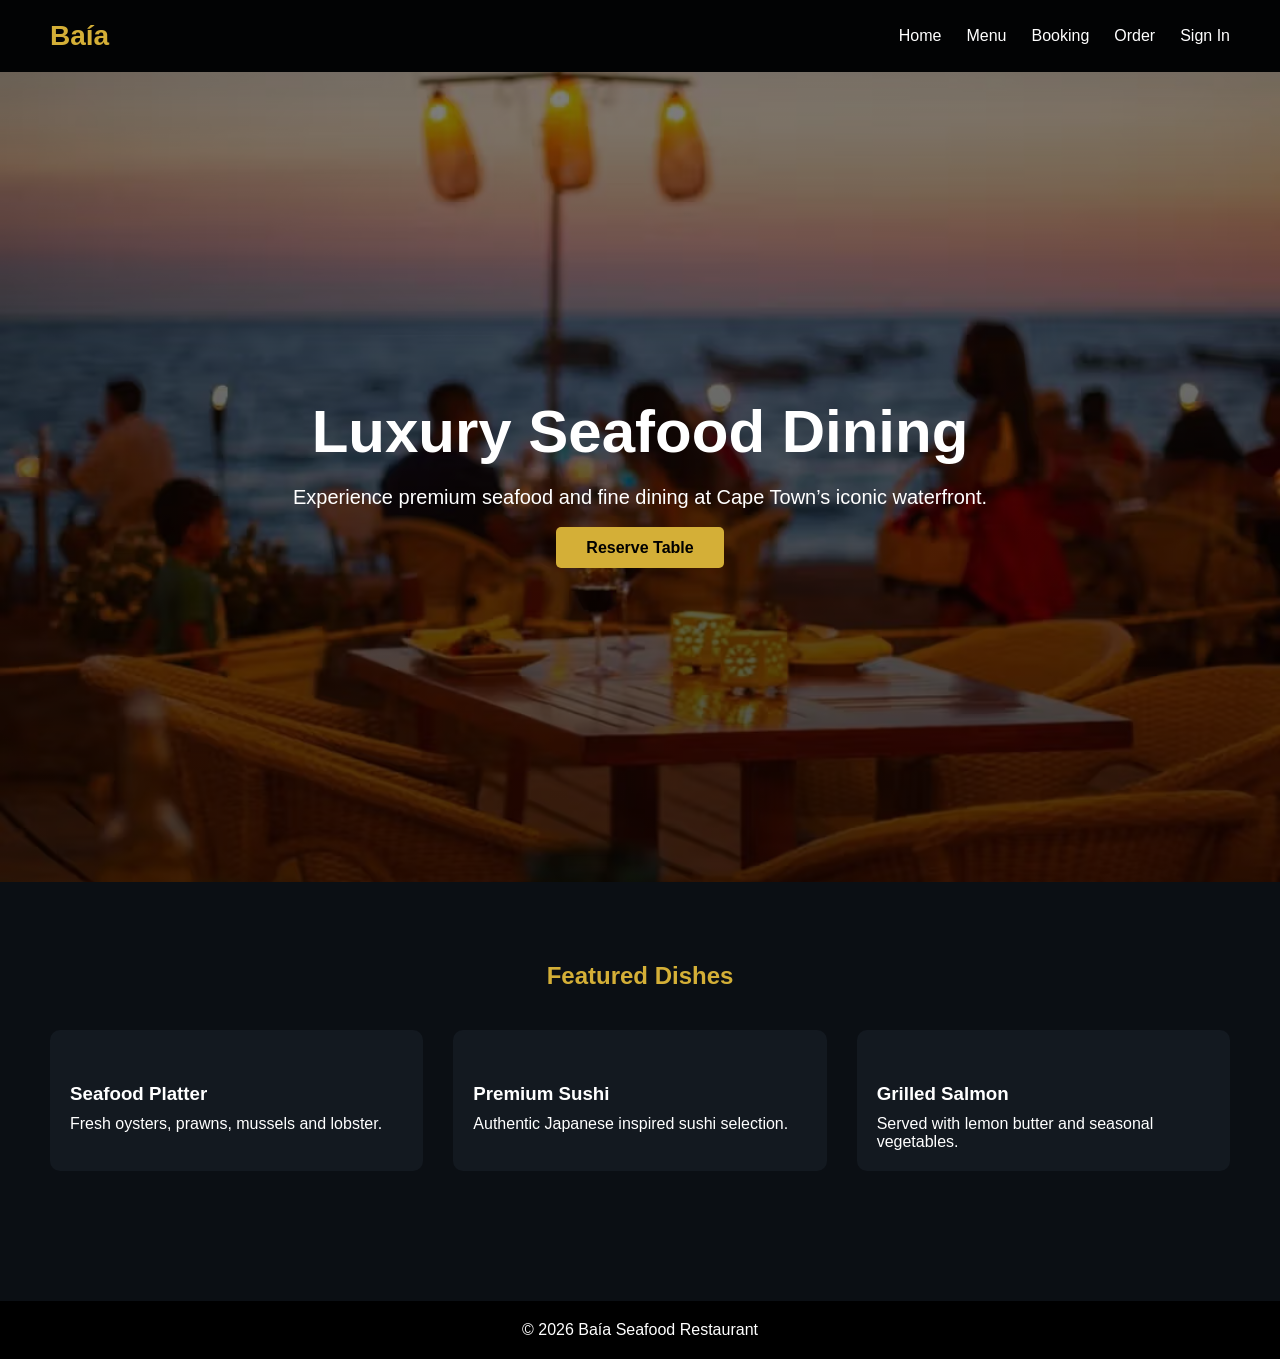
==== index.html @ 28020013 "AWS Group Project" ====
<!DOCTYPE html>
<html lang="en">
<head>
  <meta charset="UTF-8" />
  <meta name="viewport" content="width=device-width, initial-scale=1.0"/>
  <title>Baía Seafood Restaurant</title>
  <link rel="stylesheet" href="css/style.css"/>
</head>
<body>

<header>
  <nav>
    <h1>Baía</h1>

    <ul>
      <li><a href="index.html">Home</a></li>
      <li><a href="menu.html">Menu</a></li>
      <li><a href="booking.html">Booking</a></li>
      <li><a href="order.html">Order</a></li>
      <li><a href="signin.html">Sign In</a></li>
    </ul>
  </nav>
</header>

<section class="hero">
  <div class="hero-content">
    <h2>Luxury Seafood Dining</h2>

    <p>
      Experience premium seafood and fine dining at Cape Town’s iconic waterfront.
    </p>

    <a href="booking.html" class="btn">Reserve Table</a>
  </div>
</section>

<section class="section">

  <h2>Featured Dishes</h2>

  <div class="cards">

    <div class="card">
      <img src="images/seafood1.jpg" alt="">
      <h3>Seafood Platter</h3>
      <p>Fresh oysters, prawns, mussels and lobster.</p>
    </div>

    <div class="card">
      <img src="images/seafood2.jpg" alt="">
      <h3>Premium Sushi</h3>
      <p>Authentic Japanese inspired sushi selection.</p>
    </div>

    <div class="card">
      <img src="images/seafood3.jpg" alt="">
      <h3>Grilled Salmon</h3>
      <p>Served with lemon butter and seasonal vegetables.</p>
    </div>

  </div>
</section>

<footer>
  <p>© 2026 Baía Seafood Restaurant</p>
</footer>

<script src="js/app.js"></script>

</body>
</html>
---- css/style.css ----
* {
  margin: 0;
  padding: 0;
  box-sizing: border-box;
  font-family: 'Segoe UI', sans-serif;
}

body {
  background-color: #0b0f14;
  color: white;
}

header {
  background: rgba(0,0,0,0.8);
  padding: 20px 50px;
  position: sticky;
  top: 0;
  z-index: 1000;
}

nav {
  display: flex;
  justify-content: space-between;
  align-items: center;
}

nav h1 {
  color: #d4af37;
  font-size: 28px;
}

nav ul {
  display: flex;
  list-style: none;
  gap: 25px;
}

nav a {
  text-decoration: none;
  color: white;
  transition: 0.3s;
}

nav a:hover {
  color: #d4af37;
}

.hero {
  height: 90vh;
  background: linear-gradient(rgba(0,0,0,0.5), rgba(0,0,0,0.7)),
              url('../images/hero.jpg') center/cover;
  display: flex;
  justify-content: center;
  align-items: center;
  text-align: center;
}

.hero-content h2 {
  font-size: 60px;
  margin-bottom: 20px;
}

.hero-content p {
  font-size: 20px;
  margin-bottom: 30px;
}

.btn {
  background: #d4af37;
  color: black;
  padding: 12px 30px;
  border: none;
  text-decoration: none;
  font-weight: bold;
  border-radius: 5px;
  transition: 0.3s;
}

.btn:hover {
  background: white;
}

.section {
  padding: 80px 50px;
}

.section h2 {
  text-align: center;
  margin-bottom: 40px;
  color: #d4af37;
}

.cards {
  display: grid;
  grid-template-columns: repeat(auto-fit, minmax(250px,1fr));
  gap: 30px;
}

.card {
  background: #131920;
  padding: 20px;
  border-radius: 10px;
}

.card img {
  width: 100%;
  border-radius: 10px;
}

.card h3 {
  margin-top: 15px;
  margin-bottom: 10px;
}

form {
  max-width: 600px;
  margin: auto;
  background: #131920;
  padding: 30px;
  border-radius: 10px;
}

form input,
form select,
form textarea,
form button {
  width: 100%;
  padding: 15px;
  margin-top: 15px;
  border: none;
  border-radius: 5px;
}

form button {
  background: #d4af37;
  font-weight: bold;
  cursor: pointer;
}

footer {
  background: black;
  text-align: center;
  padding: 20px;
  margin-top: 50px;
}
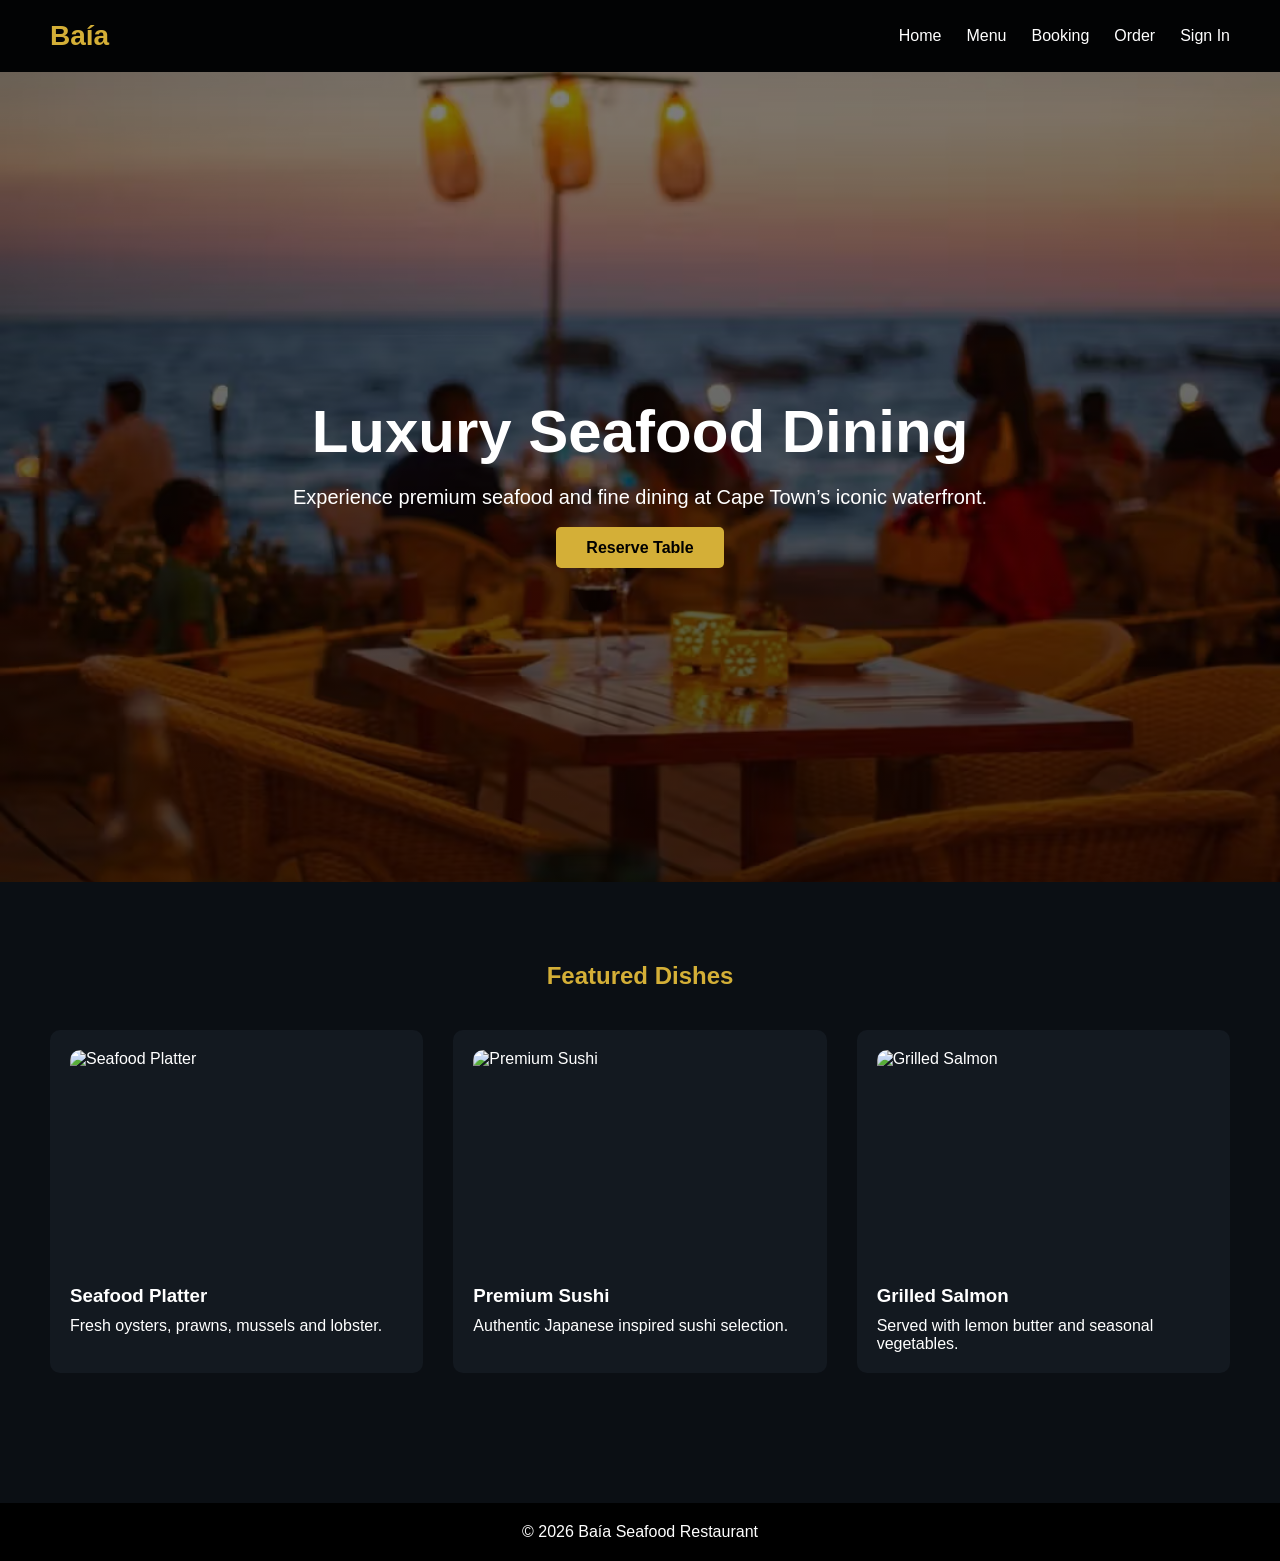
==== commit a2765314: "added images to the menu added divs on the index&menu  to contain the images and css to control size" ====
--- a/index.html
+++ b/index.html
@@ -41,19 +41,25 @@
   <div class="cards">
 
     <div class="card">
-      <img src="images/seafood1.jpg" alt="">
+      <div class="card-img-wrap">
+        <img src="https://images.unsplash.com/photo-1565680018434-b513d5e5fd47?w=600&q=80" alt="Seafood Platter" loading="lazy"/>
+      </div>
       <h3>Seafood Platter</h3>
       <p>Fresh oysters, prawns, mussels and lobster.</p>
     </div>
 
     <div class="card">
-      <img src="images/seafood2.jpg" alt="">
+      <div class="card-img-wrap">
+        <img src="https://images.unsplash.com/photo-1546069901-ba9599a7e63c?w=600&q=80" alt="Premium Sushi" loading="lazy"/>
+      </div>
       <h3>Premium Sushi</h3>
       <p>Authentic Japanese inspired sushi selection.</p>
     </div>
 
     <div class="card">
-      <img src="images/seafood3.jpg" alt="">
+      <div class="card-img-wrap">
+        <img src="https://images.unsplash.com/photo-1519708227418-c8fd9a32b7a2?w=600&q=80" alt="Grilled Salmon" loading="lazy"/>
+      </div>
       <h3>Grilled Salmon</h3>
       <p>Served with lemon butter and seasonal vegetables.</p>
     </div>
--- a/css/style.css
+++ b/css/style.css
@@ -142,4 +142,49 @@
   text-align: center;
   padding: 20px;
   margin-top: 50px;
-}+}
+
+.card-img-wrap {
+      width: 100%;
+      height: 220px;
+      overflow: hidden;
+      border-radius: 8px;
+    }
+ 
+    .card-img-wrap img {
+      width: 100%;
+      height: 100%;
+      object-fit: cover;
+      object-position: center;
+      display: block;
+    }
+ 
+    .card {
+      overflow: hidden;
+      transition: transform 0.3s ease, box-shadow 0.3s ease;
+    }
+ 
+    .card:hover {
+      transform: translateY(-6px);
+      box-shadow: 0 12px 30px rgba(212, 175, 55, 0.2);
+    }
+ 
+    .card-body {
+      padding: 15px 5px 5px;
+    }
+ 
+    .card-body h3 {
+      margin-bottom: 6px;
+      font-size: 18px;
+    }
+ 
+    .card-body p {
+      color: #aaa;
+      font-size: 14px;
+      margin-bottom: 10px;
+    }
+ 
+    .card-body strong {
+      color: #d4af37;
+      font-size: 16px;
+    }
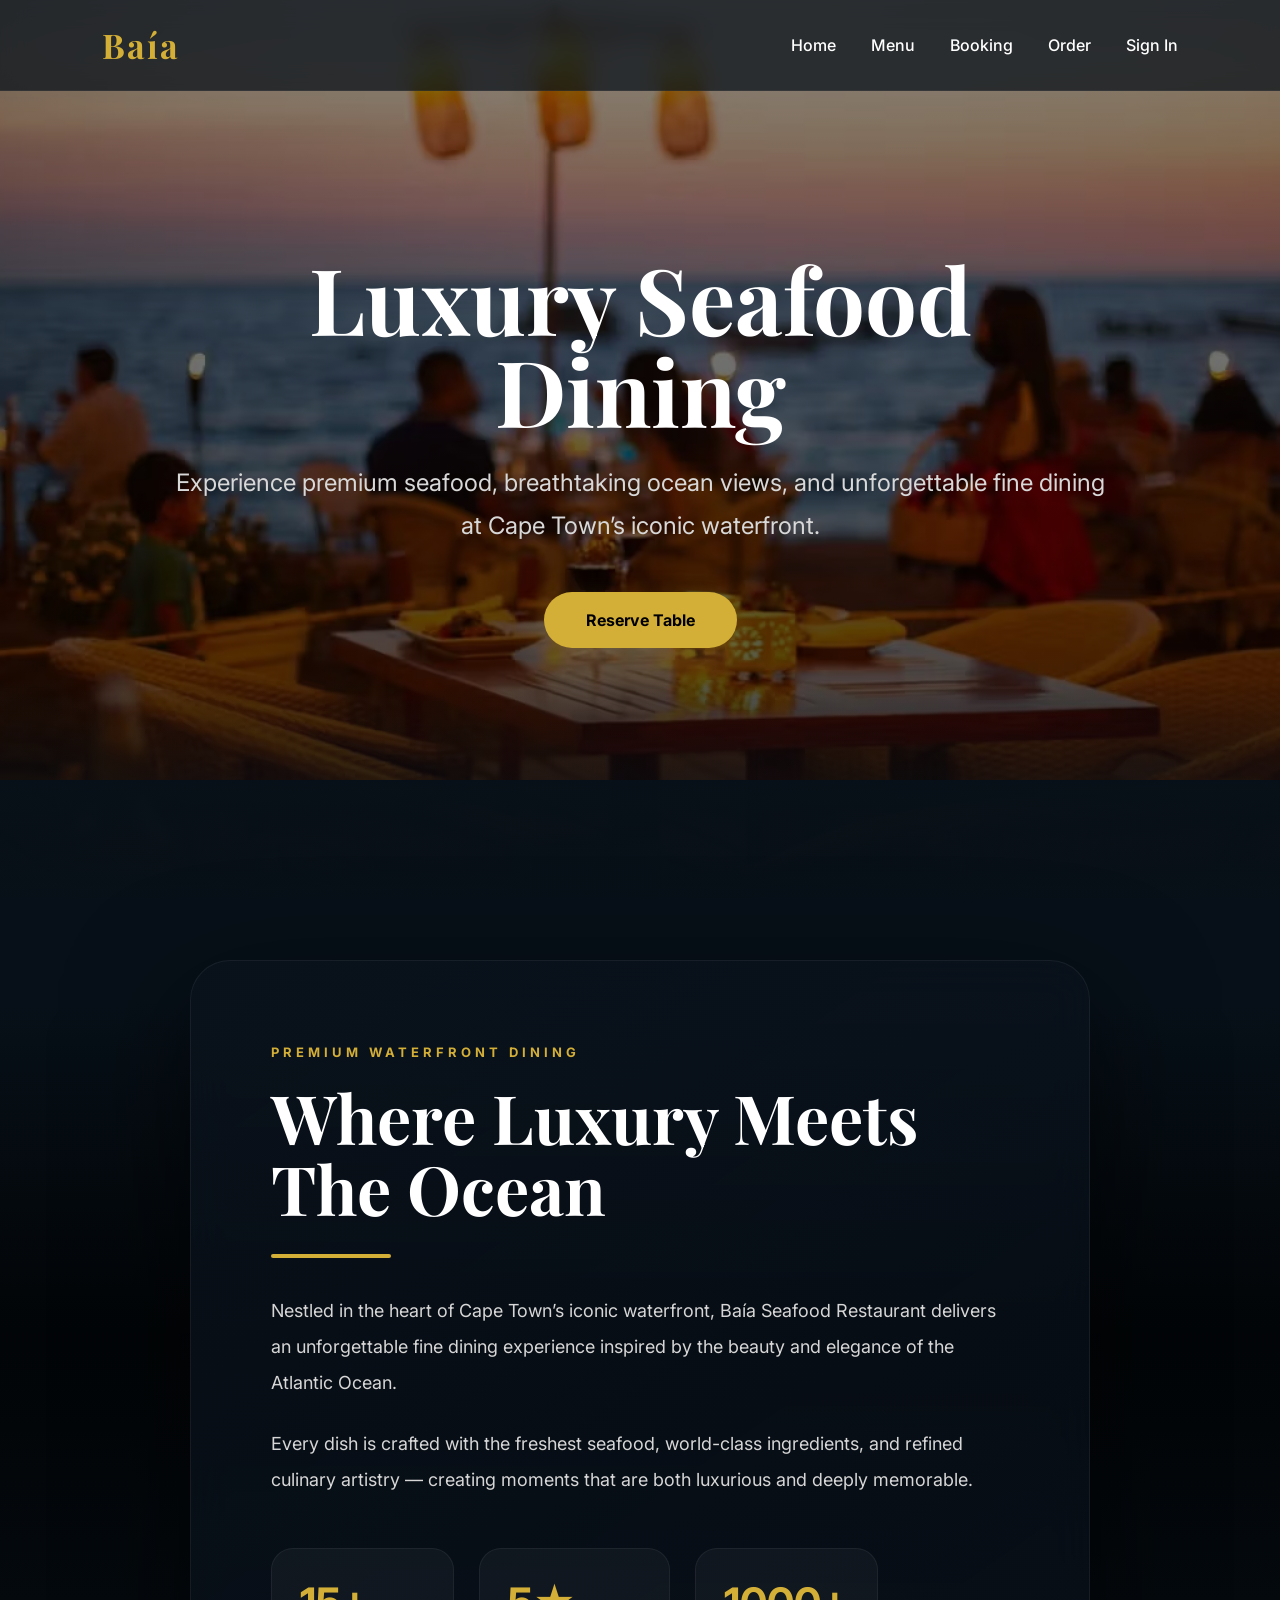
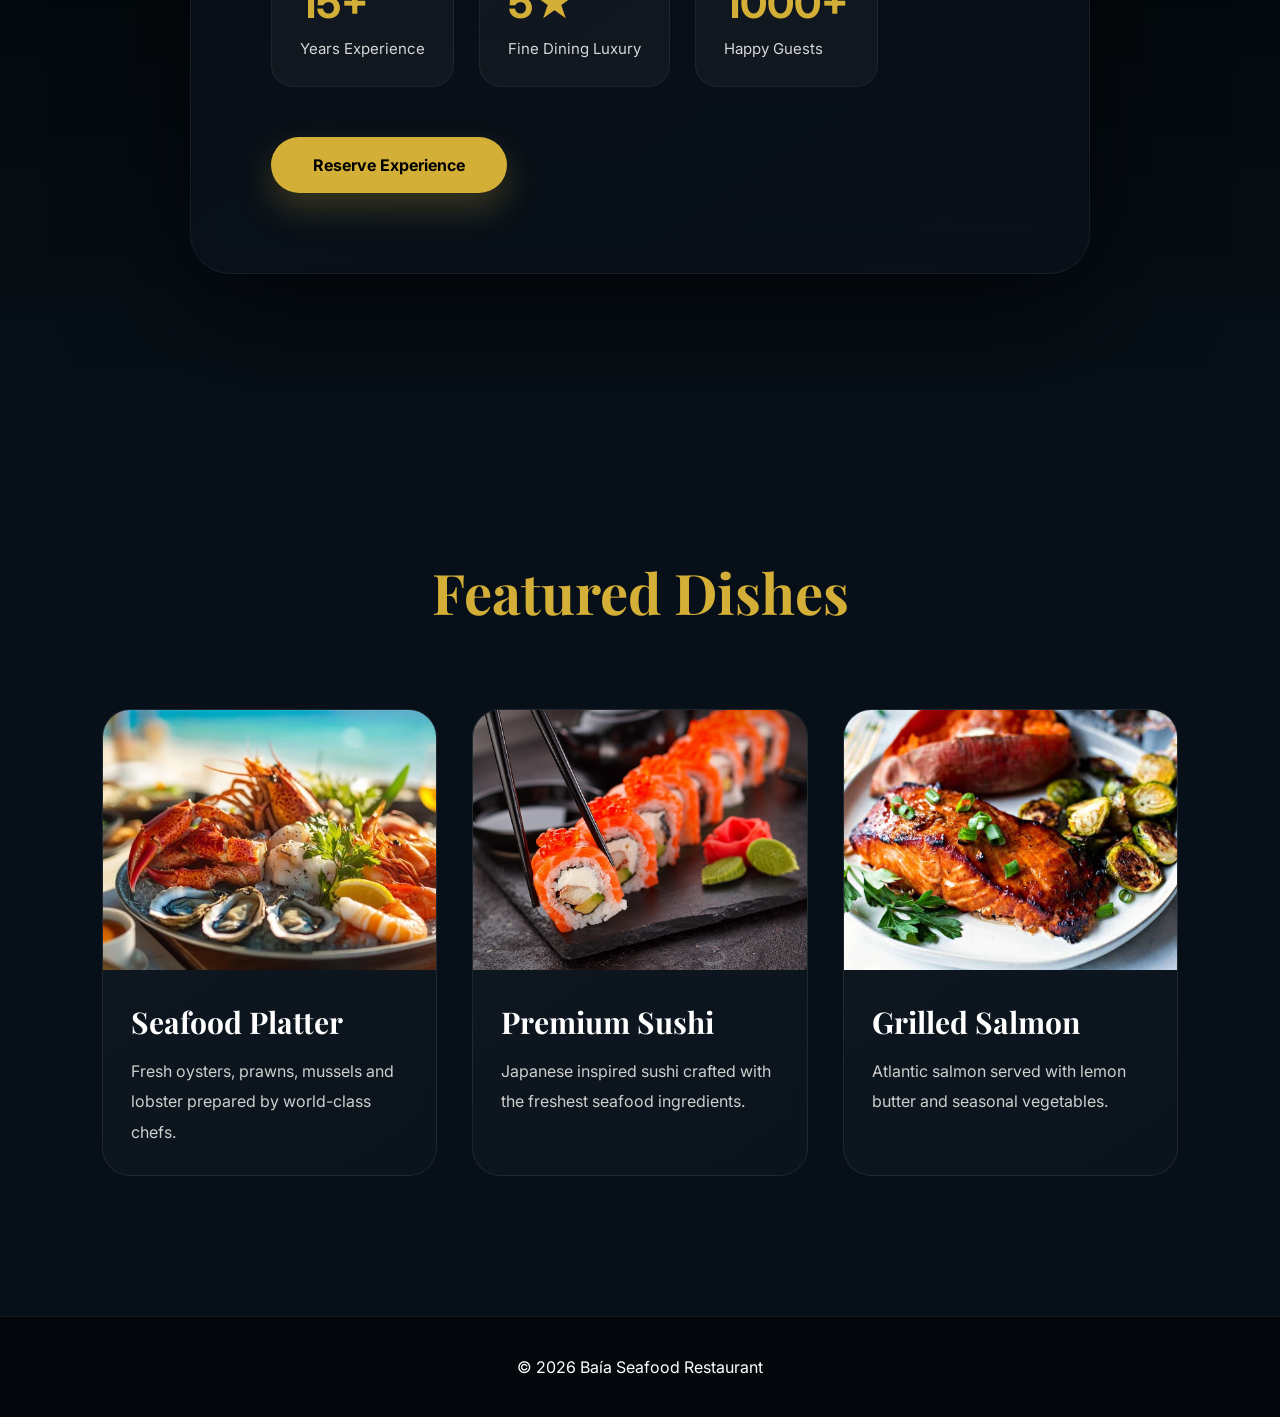
==== commit b705018b: "AWS Project 1.2" ====
--- a/index.html
+++ b/index.html
@@ -1,74 +1,275 @@
 <!DOCTYPE html>
 <html lang="en">
 <head>
-  <meta charset="UTF-8" />
-  <meta name="viewport" content="width=device-width, initial-scale=1.0"/>
+
+  <meta charset="UTF-8"/>
+
+  <meta
+    name="viewport"
+    content="width=device-width, initial-scale=1.0"
+  />
+
   <title>Baía Seafood Restaurant</title>
-  <link rel="stylesheet" href="css/style.css"/>
+
+  <link
+    rel="stylesheet"
+    href="css/style.css"
+  />
+
 </head>
+
 <body>
 
+<!-- NAVBAR -->
+
 <header>
+
   <nav>
+
     <h1>Baía</h1>
 
     <ul>
+
       <li><a href="index.html">Home</a></li>
+
       <li><a href="menu.html">Menu</a></li>
+
       <li><a href="booking.html">Booking</a></li>
+
       <li><a href="order.html">Order</a></li>
+
       <li><a href="signin.html">Sign In</a></li>
+
     </ul>
+
   </nav>
+
 </header>
 
+
+<!-- HERO -->
+
 <section class="hero">
+
   <div class="hero-content">
-    <h2>Luxury Seafood Dining</h2>
+
+    <h2>
+      Luxury Seafood Dining
+    </h2>
 
     <p>
-      Experience premium seafood and fine dining at Cape Town’s iconic waterfront.
+      Experience premium seafood, breathtaking ocean views,
+      and unforgettable fine dining at Cape Town’s iconic waterfront.
     </p>
 
-    <a href="booking.html" class="btn">Reserve Table</a>
-  </div>
+    <a
+      href="booking.html"
+      class="btn"
+    >
+      Reserve Table
+    </a>
+
+  </div>
+
 </section>
 
+
+<!-- ABOUT SECTION -->
+
+<!-- ABOUT SECTION -->
+
+<section class="luxury-about">
+
+
+  <!-- BACKGROUND IMAGE -->
+
+  <div class="about-bg">
+
+    <img
+      src="images/about.jpg"
+      alt=""
+    >
+
+  </div>
+
+
+  <!-- CONTENT CARD -->
+
+  <div class="about-glass">
+
+
+    <span class="about-tag">
+      PREMIUM WATERFRONT DINING
+    </span>
+
+
+    <h2>
+      Where Luxury
+      Meets The Ocean
+    </h2>
+
+
+    <div class="gold-line"></div>
+
+
+    <p>
+
+      Nestled in the heart of Cape Town’s iconic waterfront,
+      Baía Seafood Restaurant delivers an unforgettable fine dining
+      experience inspired by the beauty and elegance of the Atlantic Ocean.
+
+    </p>
+
+
+    <p>
+
+      Every dish is crafted with the freshest seafood,
+      world-class ingredients, and refined culinary artistry —
+      creating moments that are both luxurious and deeply memorable.
+
+    </p>
+
+
+    <!-- STATS -->
+
+    <div class="luxury-stats">
+
+
+      <div class="luxury-stat">
+
+        <h3>15+</h3>
+
+        <span>
+          Years Experience
+        </span>
+
+      </div>
+
+
+      <div class="luxury-stat">
+
+        <h3>5★</h3>
+
+        <span>
+          Fine Dining Luxury
+        </span>
+
+      </div>
+
+
+      <div class="luxury-stat">
+
+        <h3>1000+</h3>
+
+        <span>
+          Happy Guests
+        </span>
+
+      </div>
+
+    </div>
+
+
+    <a
+      href="booking.html"
+      class="btn"
+    >
+      Reserve Experience
+    </a>
+
+
+  </div>
+
+</section>
+
+
+<!-- FEATURED SECTION -->
+
 <section class="section">
 
   <h2>Featured Dishes</h2>
 
   <div class="cards">
 
+
+    <!-- CARD 1 -->
+
     <div class="card">
-      <div class="card-img-wrap">
-        <img src="https://images.unsplash.com/photo-1565680018434-b513d5e5fd47?w=600&q=80" alt="Seafood Platter" loading="lazy"/>
-      </div>
-      <h3>Seafood Platter</h3>
-      <p>Fresh oysters, prawns, mussels and lobster.</p>
-    </div>
+
+      <img
+        src="images/seafood1.jpg"
+        alt=""
+      >
+
+      <div class="card-content">
+
+        <h3>Seafood Platter</h3>
+
+        <p>
+          Fresh oysters, prawns, mussels and lobster prepared by world-class chefs.
+        </p>
+
+      </div>
+
+    </div>
+
+
+    <!-- CARD 2 -->
 
     <div class="card">
-      <div class="card-img-wrap">
-        <img src="https://images.unsplash.com/photo-1546069901-ba9599a7e63c?w=600&q=80" alt="Premium Sushi" loading="lazy"/>
-      </div>
-      <h3>Premium Sushi</h3>
-      <p>Authentic Japanese inspired sushi selection.</p>
-    </div>
+
+      <img
+        src="images/seafood2.jpg"
+        alt=""
+      >
+
+      <div class="card-content">
+
+        <h3>Premium Sushi</h3>
+
+        <p>
+          Japanese inspired sushi crafted with the freshest seafood ingredients.
+        </p>
+
+      </div>
+
+    </div>
+
+
+    <!-- CARD 3 -->
 
     <div class="card">
-      <div class="card-img-wrap">
-        <img src="https://images.unsplash.com/photo-1519708227418-c8fd9a32b7a2?w=600&q=80" alt="Grilled Salmon" loading="lazy"/>
-      </div>
-      <h3>Grilled Salmon</h3>
-      <p>Served with lemon butter and seasonal vegetables.</p>
-    </div>
-
-  </div>
+
+      <img
+        src="images/seafood3.jpg"
+        alt=""
+      >
+
+      <div class="card-content">
+
+        <h3>Grilled Salmon</h3>
+
+        <p>
+          Atlantic salmon served with lemon butter and seasonal vegetables.
+        </p>
+
+      </div>
+
+    </div>
+
+  </div>
+
 </section>
 
+
+<!-- FOOTER -->
+
 <footer>
-  <p>© 2026 Baía Seafood Restaurant</p>
+
+  <p>
+    © 2026 Baía Seafood Restaurant
+  </p>
+
 </footer>
 
 <script src="js/app.js"></script>
--- a/css/style.css
+++ b/css/style.css
@@ -1,190 +1,937 @@
-* {
-  margin: 0;
-  padding: 0;
-  box-sizing: border-box;
-  font-family: 'Segoe UI', sans-serif;
-}
-
-body {
-  background-color: #0b0f14;
-  color: white;
-}
-
-header {
-  background: rgba(0,0,0,0.8);
-  padding: 20px 50px;
-  position: sticky;
-  top: 0;
-  z-index: 1000;
-}
-
-nav {
-  display: flex;
-  justify-content: space-between;
-  align-items: center;
-}
-
-nav h1 {
-  color: #d4af37;
-  font-size: 28px;
-}
-
-nav ul {
-  display: flex;
-  list-style: none;
-  gap: 25px;
-}
-
-nav a {
-  text-decoration: none;
-  color: white;
-  transition: 0.3s;
-}
-
-nav a:hover {
-  color: #d4af37;
-}
-
-.hero {
-  height: 90vh;
-  background: linear-gradient(rgba(0,0,0,0.5), rgba(0,0,0,0.7)),
-              url('../images/hero.jpg') center/cover;
-  display: flex;
-  justify-content: center;
-  align-items: center;
-  text-align: center;
-}
-
-.hero-content h2 {
-  font-size: 60px;
-  margin-bottom: 20px;
-}
-
-.hero-content p {
-  font-size: 20px;
-  margin-bottom: 30px;
-}
-
-.btn {
-  background: #d4af37;
-  color: black;
-  padding: 12px 30px;
-  border: none;
-  text-decoration: none;
-  font-weight: bold;
-  border-radius: 5px;
-  transition: 0.3s;
-}
-
-.btn:hover {
-  background: white;
-}
-
-.section {
-  padding: 80px 50px;
-}
-
-.section h2 {
-  text-align: center;
-  margin-bottom: 40px;
-  color: #d4af37;
-}
-
-.cards {
-  display: grid;
-  grid-template-columns: repeat(auto-fit, minmax(250px,1fr));
-  gap: 30px;
-}
-
-.card {
-  background: #131920;
-  padding: 20px;
-  border-radius: 10px;
-}
-
-.card img {
-  width: 100%;
-  border-radius: 10px;
-}
-
-.card h3 {
-  margin-top: 15px;
-  margin-bottom: 10px;
-}
-
-form {
-  max-width: 600px;
-  margin: auto;
-  background: #131920;
-  padding: 30px;
-  border-radius: 10px;
-}
+@import url('https://fonts.googleapis.com/css2?family=Playfair+Display:wght@500;700&family=Inter:wght@300;400;500;600&display=swap');
+
+*{
+  margin:0;
+  padding:0;
+  box-sizing:border-box;
+}
+
+html{
+  scroll-behavior:smooth;
+}
+
+body{
+  background:#071018;
+  color:white;
+  font-family:'Inter',sans-serif;
+  overflow-x:hidden;
+}
+
+
+/* =========================
+   NAVBAR
+========================= */
+
+header{
+
+  position:fixed;
+
+  width:100%;
+
+  top:0;
+
+  z-index:1000;
+
+  background:
+    rgba(7,16,24,0.72);
+
+  backdrop-filter:blur(12px);
+
+  border-bottom:
+    1px solid rgba(255,255,255,0.05);
+}
+
+
+nav{
+
+  display:flex;
+
+  justify-content:space-between;
+
+  align-items:center;
+
+  padding:22px 8%;
+}
+
+
+nav h1{
+
+  font-family:'Playfair Display',serif;
+
+  font-size:34px;
+
+  color:#d4af37;
+
+  letter-spacing:2px;
+}
+
+
+nav ul{
+
+  display:flex;
+
+  gap:35px;
+
+  list-style:none;
+}
+
+
+nav a{
+
+  text-decoration:none;
+
+  color:white;
+
+  font-weight:500;
+
+  position:relative;
+
+  transition:0.3s;
+}
+
+
+nav a::after{
+
+  content:'';
+
+  position:absolute;
+
+  left:0;
+
+  bottom:-7px;
+
+  width:0%;
+
+  height:2px;
+
+  background:#d4af37;
+
+  transition:0.4s;
+}
+
+
+nav a:hover::after{
+
+  width:100%;
+}
+
+
+nav a:hover{
+
+  color:#d4af37;
+}
+
+
+
+/* =========================
+   HERO SECTION
+========================= */
+
+.hero{
+
+  position:relative;
+
+  height:100vh;
+
+  background:
+    linear-gradient(
+      rgba(0,0,0,0.45),
+      rgba(0,0,0,0.72)
+    ),
+    url('../images/hero.jpg');
+
+  background-size:cover;
+
+  background-position:center;
+
+  display:flex;
+
+  justify-content:center;
+
+  align-items:center;
+
+  text-align:center;
+
+  padding:0 20px;
+}
+
+
+.hero::after{
+
+  content:'';
+
+  position:absolute;
+
+  left:0;
+
+  bottom:0;
+
+  width:100%;
+
+  height:220px;
+
+  background:
+    linear-gradient(
+      to bottom,
+      rgba(7,16,24,0),
+      #071018
+    );
+}
+
+
+.hero-content{
+
+  position:relative;
+
+  z-index:5;
+
+  max-width:950px;
+
+  animation:fadeUp 1.5s ease;
+}
+
+
+.hero-content h2{
+
+  font-size:92px;
+
+  line-height:1;
+
+  margin-bottom:25px;
+
+  font-family:'Playfair Display',serif;
+}
+
+
+.hero-content p{
+
+  font-size:24px;
+
+  line-height:1.8;
+
+  color:#d8d8d8;
+
+  margin-bottom:45px;
+}
+
+
+
+/* =========================
+   BUTTON
+========================= */
+
+.btn{
+
+  display:inline-block;
+
+  background:#d4af37;
+
+  color:black;
+
+  padding:18px 42px;
+
+  border-radius:50px;
+
+  text-decoration:none;
+
+  font-weight:700;
+
+  transition:0.4s;
+
+  box-shadow:
+    0 15px 35px rgba(212,175,55,0.25);
+}
+
+
+.btn:hover{
+
+  transform:
+    translateY(-5px);
+
+  background:white;
+
+  box-shadow:
+    0 20px 40px rgba(255,255,255,0.18);
+}
+
+
+
+/* =========================
+   LUXURY ABOUT SECTION
+========================= */
+
+.luxury-about{
+
+  position:relative;
+
+  min-height:120vh;
+
+  display:flex;
+
+  justify-content:center;
+
+  align-items:center;
+
+  padding:180px 8% 140px;
+
+  overflow:hidden;
+
+  margin-top:-120px;
+
+  z-index:5;
+}
+
+
+
+/* BACKGROUND */
+
+.about-bg{
+
+  position:absolute;
+
+  inset:0;
+
+  z-index:1;
+}
+
+
+.about-bg img{
+
+  width:100%;
+
+  height:100%;
+
+  object-fit:cover;
+
+  transform:scale(1.05);
+
+  filter:
+    brightness(0.22)
+    saturate(1.1);
+}
+
+
+
+/* OVERLAY */
+
+.luxury-about::before{
+
+  content:'';
+
+  position:absolute;
+
+  inset:0;
+
+  background:
+
+    linear-gradient(
+      to bottom,
+      #071018 0%,
+      rgba(7,16,24,0.35) 18%,
+      rgba(0,0,0,0.72) 45%,
+      #071018 100%
+    );
+
+  z-index:2;
+}
+
+
+
+/* GLASS CARD */
+
+.about-glass{
+
+  position:relative;
+
+  z-index:3;
+
+  max-width:900px;
+
+  padding:80px;
+
+  border-radius:40px;
+
+  background:
+    linear-gradient(
+      145deg,
+      rgba(10,18,28,0.78),
+      rgba(10,18,28,0.58)
+    );
+
+  backdrop-filter:blur(22px);
+
+  border:
+    1px solid rgba(255,255,255,0.06);
+
+  box-shadow:
+    0 40px 120px rgba(0,0,0,0.6);
+
+  animation:fadeUp 1.4s ease;
+}
+
+
+
+/* TAG */
+
+.about-tag{
+
+  color:#d4af37;
+
+  letter-spacing:4px;
+
+  font-size:13px;
+
+  font-weight:700;
+}
+
+
+
+/* TITLE */
+
+.about-glass h2{
+
+  font-size:68px;
+
+  line-height:1.05;
+
+  margin-top:20px;
+
+  margin-bottom:30px;
+
+  font-family:'Playfair Display',serif;
+
+  max-width:700px;
+}
+
+
+
+/* GOLD LINE */
+
+.gold-line{
+
+  width:120px;
+
+  height:4px;
+
+  background:#d4af37;
+
+  border-radius:20px;
+
+  margin-bottom:35px;
+}
+
+
+
+/* TEXT */
+
+.about-glass p{
+
+  color:#d6d6d6;
+
+  line-height:2;
+
+  font-size:18px;
+
+  margin-bottom:25px;
+}
+
+
+
+/* STATS */
+
+.luxury-stats{
+
+  display:flex;
+
+  gap:25px;
+
+  flex-wrap:wrap;
+
+  margin-top:50px;
+
+  margin-bottom:50px;
+}
+
+
+.luxury-stat{
+
+  min-width:180px;
+
+  padding:28px;
+
+  border-radius:22px;
+
+  background:
+    rgba(255,255,255,0.04);
+
+  border:
+    1px solid rgba(255,255,255,0.06);
+
+  transition:0.4s;
+}
+
+
+.luxury-stat:hover{
+
+  transform:
+    translateY(-8px);
+
+  background:
+    rgba(255,255,255,0.07);
+}
+
+
+.luxury-stat h3{
+
+  color:#d4af37;
+
+  font-size:42px;
+
+  margin-bottom:10px;
+}
+
+
+.luxury-stat span{
+
+  color:#d6d6d6;
+
+  font-size:15px;
+}
+
+
+
+/* =========================
+   GENERAL SECTION
+========================= */
+
+.section{
+
+  padding:140px 8%;
+}
+
+
+.section h2{
+
+  text-align:center;
+
+  font-size:56px;
+
+  margin-bottom:80px;
+
+  color:#d4af37;
+
+  font-family:'Playfair Display',serif;
+}
+
+
+
+/* =========================
+   CARDS
+========================= */
+
+.cards{
+
+  display:grid;
+
+  grid-template-columns:
+    repeat(auto-fit,minmax(280px,1fr));
+
+  gap:35px;
+}
+
+
+.card{
+
+  background:
+    linear-gradient(
+      145deg,
+      rgba(255,255,255,0.04),
+      rgba(255,255,255,0.02)
+    );
+
+  border:
+    1px solid rgba(255,255,255,0.08);
+
+  border-radius:28px;
+
+  overflow:hidden;
+
+  transition:0.5s;
+
+  backdrop-filter:blur(10px);
+}
+
+
+.card:hover{
+
+  transform:
+    translateY(-12px)
+    scale(1.02);
+
+  box-shadow:
+    0 25px 50px rgba(0,0,0,0.4);
+}
+
+
+.card img{
+
+  width:100%;
+
+  height:260px;
+
+  object-fit:cover;
+}
+
+
+.card-content{
+
+  padding:28px;
+}
+
+
+.card h3{
+
+  font-size:30px;
+
+  margin-bottom:14px;
+
+  font-family:'Playfair Display',serif;
+}
+
+
+.card p{
+
+  color:#cfcfcf;
+
+  line-height:1.9;
+}
+
+
+
+/* =========================
+   FOOTER
+========================= */
+
+footer{
+
+  background:#04080d;
+
+  text-align:center;
+
+  padding:40px;
+
+  border-top:
+    1px solid rgba(255,255,255,0.06);
+}
+
+
+
+/* =========================
+   ANIMATION
+========================= */
+
+@keyframes fadeUp{
+
+  from{
+
+    opacity:0;
+
+    transform:translateY(40px);
+  }
+
+  to{
+
+    opacity:1;
+
+    transform:translateY(0);
+  }
+
+}
+
+
+
+/* =========================
+   MOBILE
+========================= */
+
+@media(max-width:900px){
+
+  nav{
+
+    flex-direction:column;
+
+    gap:20px;
+  }
+
+
+  nav ul{
+
+    flex-wrap:wrap;
+
+    justify-content:center;
+  }
+
+
+  .hero-content h2{
+
+    font-size:56px;
+  }
+
+
+  .hero-content p{
+
+    font-size:18px;
+  }
+
+
+  .about-glass{
+
+    padding:45px;
+  }
+
+
+  .about-glass h2{
+
+    font-size:46px;
+  }
+
+
+  .luxury-stats{
+
+    flex-direction:column;
+  }
+
+
+  .luxury-stat{
+
+    width:100%;
+  }
+
+
+  .section h2{
+
+    font-size:42px;
+  }
+
+}/* =========================
+   PAGE HERO
+========================= */
+
+.page-hero{
+
+  height:55vh;
+
+  background:
+    linear-gradient(
+      rgba(0,0,0,0.55),
+      rgba(0,0,0,0.75)
+    ),
+    url('../images/hero.jpg');
+
+  background-size:cover;
+
+  background-position:center;
+
+  display:flex;
+
+  justify-content:center;
+
+  align-items:center;
+
+  text-align:center;
+
+  padding:20px;
+}
+
+
+.page-overlay h1{
+
+  font-size:72px;
+
+  font-family:'Playfair Display',serif;
+
+  margin-bottom:20px;
+}
+
+
+.page-overlay p{
+
+  color:#d7d7d7;
+
+  font-size:20px;
+
+  line-height:1.8;
+
+  max-width:700px;
+}
+
+
+
+/* =========================
+   FORM SECTION
+========================= */
+
+.form-section{
+
+  padding:120px 8%;
+
+  display:flex;
+
+  justify-content:center;
+}
+
+
+.form-container{
+
+  width:100%;
+
+  max-width:750px;
+}
+
+
+
+/* =========================
+   FORMS
+========================= */
+
+form{
+
+  width:100%;
+
+  display:flex;
+
+  flex-direction:column;
+
+  gap:22px;
+
+  padding:50px;
+
+  border-radius:30px;
+
+  background:
+    linear-gradient(
+      145deg,
+      rgba(255,255,255,0.04),
+      rgba(255,255,255,0.02)
+    );
+
+  border:
+    1px solid rgba(255,255,255,0.08);
+
+  backdrop-filter:blur(14px);
+}
+
 
 form input,
 form select,
-form textarea,
-form button {
-  width: 100%;
-  padding: 15px;
-  margin-top: 15px;
-  border: none;
-  border-radius: 5px;
-}
-
-form button {
-  background: #d4af37;
-  font-weight: bold;
-  cursor: pointer;
-}
-
-footer {
-  background: black;
-  text-align: center;
-  padding: 20px;
-  margin-top: 50px;
-}
-
-.card-img-wrap {
-      width: 100%;
-      height: 220px;
-      overflow: hidden;
-      border-radius: 8px;
-    }
- 
-    .card-img-wrap img {
-      width: 100%;
-      height: 100%;
-      object-fit: cover;
-      object-position: center;
-      display: block;
-    }
- 
-    .card {
-      overflow: hidden;
-      transition: transform 0.3s ease, box-shadow 0.3s ease;
-    }
- 
-    .card:hover {
-      transform: translateY(-6px);
-      box-shadow: 0 12px 30px rgba(212, 175, 55, 0.2);
-    }
- 
-    .card-body {
-      padding: 15px 5px 5px;
-    }
- 
-    .card-body h3 {
-      margin-bottom: 6px;
-      font-size: 18px;
-    }
- 
-    .card-body p {
-      color: #aaa;
-      font-size: 14px;
-      margin-bottom: 10px;
-    }
- 
-    .card-body strong {
-      color: #d4af37;
-      font-size: 16px;
-    }+form textarea{
+
+  width:100%;
+
+  padding:18px;
+
+  border:none;
+
+  border-radius:14px;
+
+  background:#0f1b25;
+
+  color:white;
+
+  font-size:16px;
+}
+
+
+form button{
+
+  width:100%;
+
+  padding:18px;
+
+  border:none;
+
+  border-radius:50px;
+
+  background:#d4af37;
+
+  color:black;
+
+  font-weight:700;
+
+  cursor:pointer;
+
+  transition:0.4s;
+}
+
+
+form button:hover{
+
+  transform:translateY(-4px);
+
+  background:white;
+}
+
+
+
+/* =========================
+   SIGNIN SECTION
+========================= */
+
+.signin-section{
+
+  display:grid;
+
+  grid-template-columns:
+    repeat(auto-fit,minmax(320px,1fr));
+
+  gap:40px;
+
+  padding:120px 8%;
+}
+
+
+.signin-card{
+
+  padding:40px;
+
+  border-radius:30px;
+
+  background:
+    linear-gradient(
+      145deg,
+      rgba(255,255,255,0.04),
+      rgba(255,255,255,0.02)
+    );
+
+  border:
+    1px solid rgba(255,255,255,0.08);
+
+  backdrop-filter:blur(14px);
+}
+
+
+.signin-card h2{
+
+  font-size:38px;
+
+  margin-bottom:30px;
+
+  color:#d4af37;
+
+  font-family:'Playfair Display',serif;
+}
+
+
+
+/* =========================
+   MOBILE
+========================= */
+
+@media(max-width:900px){
+
+  .page-overlay h1{
+
+    font-size:48px;
+  }
+
+}
